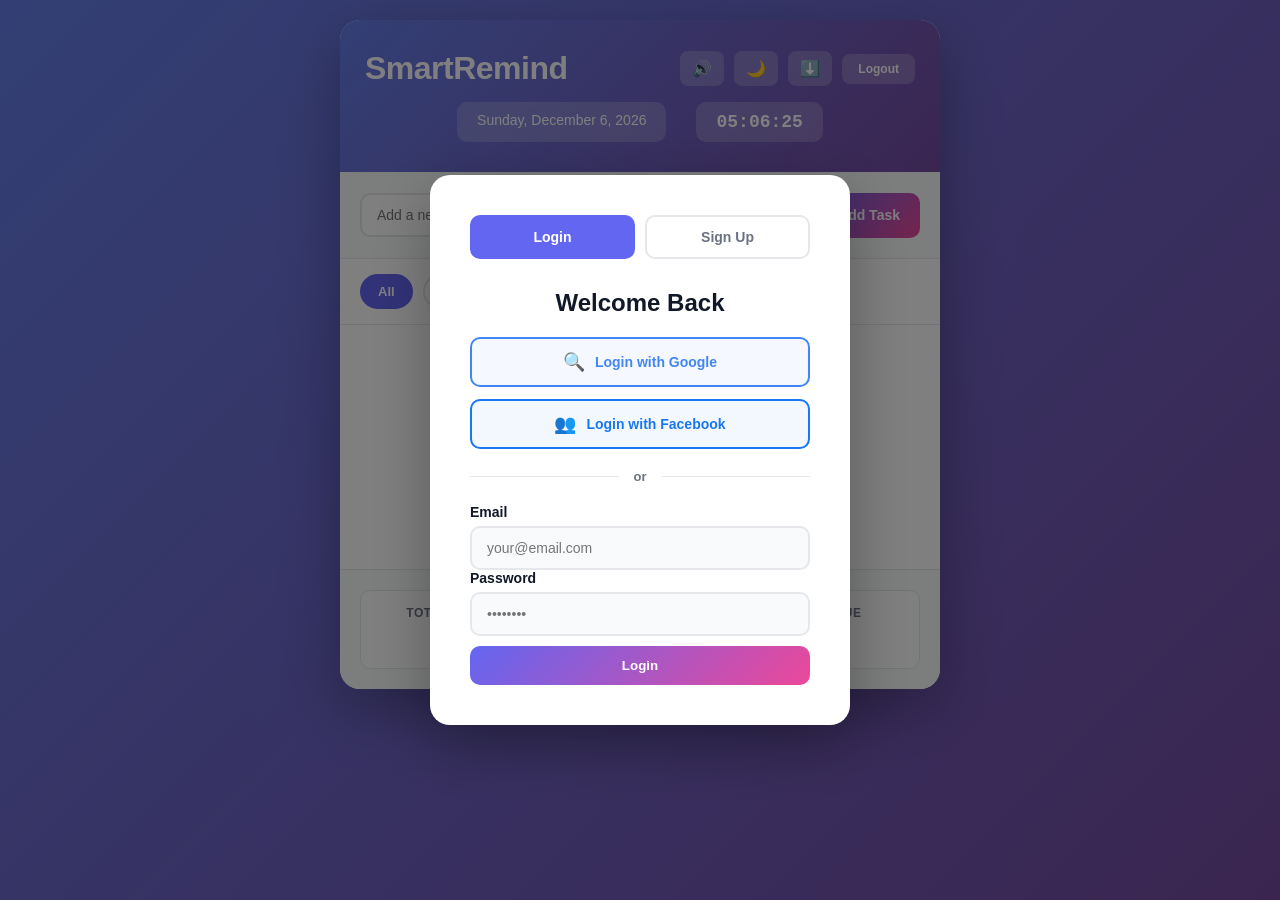
==== index.html @ cda70bfc "Initial commit" ====
<!DOCTYPE html>
<html lang="en">
<head>
    <meta charset="UTF-8">
    <meta name="viewport" content="width=device-width, initial-scale=1.0">
    <title>SmartRemind - Your Personal Task</title>
    <link rel="stylesheet" href="styles.css">
</head>
<body>
    <!-- Facebook SDK -->
    <div id="fb-root"></div>
    <script>
        window.fbAsyncInit = function() {
            FB.init({
                appId: '1429117175234448', // SmartRemind App ID
                xfbml: true,
                version: 'v18.0'
            });
            FB.AppEvents.logPageView();
        };

        (function(d, s, id) {
            var js, fjs = d.getElementsByTagName(s)[0];
            if (d.getElementById(id)) return;
            js = d.createElement(s); js.id = id;
            js.src = "https://connect.facebook.net/en_US/sdk.js#xfbml=1&version=v18.0";
            fjs.parentNode.insertBefore(js, fjs);
        }(document, 'script', 'facebook-jssdk'));
    </script>
    <!-- Auth Modal -->
    <div class="auth-modal" id="authModal">
        <div class="auth-container">
            <div class="auth-tabs">
                <button class="auth-tab-btn active" data-tab="login">Login</button>
                <button class="auth-tab-btn" data-tab="signup">Sign Up</button>
            </div>

            <!-- Login Tab -->
            <div class="auth-tab-content active" id="loginTab">
                <h2>Welcome Back</h2>
                <div class="social-login">
                    <button id="googleLoginBtn" class="social-btn google-btn">
                        <span class="social-icon">🔍</span>
                        <span>Login with Google</span>
                    </button>
                    <button id="facebookLoginBtn" class="social-btn facebook-btn">
                        <span class="social-icon">👥</span>
                        <span>Login with Facebook</span>
                    </button>
                </div>
                <div class="divider">
                    <span>or</span>
                </div>
                <form id="loginForm">
                    <div class="form-group">
                        <label for="loginEmail">Email</label>
                        <input type="email" id="loginEmail" required placeholder="your@email.com">
                    </div>
                    <div class="form-group">
                        <label for="loginPassword">Password</label>
                        <input type="password" id="loginPassword" required placeholder="••••••••">
                    </div>
                    <button type="submit" class="auth-btn">Login</button>
                    <p class="form-error" id="loginError"></p>
                </form>
            </div>

            <!-- Sign Up Tab -->
            <div class="auth-tab-content" id="signupTab">
                <h2>Create Account</h2>
                <div class="social-login">
                    <button id="googleSignupBtn" class="social-btn google-btn">
                        <span class="social-icon">🔍</span>
                        <span>Sign up with Google</span>
                    </button>
                    <button id="facebookSignupBtn" class="social-btn facebook-btn">
                        <span class="social-icon">👥</span>
                        <span>Sign up with Facebook</span>
                    </button>
                </div>
                <div class="divider">
                    <span>or</span>
                </div>
                <form id="signupForm">
                    <div class="form-group">
                        <label for="signupName">Full Name</label>
                        <input type="text" id="signupName" required placeholder="John Doe">
                    </div>
                    <div class="form-group">
                        <label for="signupEmail">Email</label>
                        <input type="email" id="signupEmail" required placeholder="your@email.com">
                    </div>
                    <div class="form-group">
                        <label for="signupPassword">Password</label>
                        <input type="password" id="signupPassword" required placeholder="••••••••" minlength="6">
                        <small>Minimum 6 characters</small>
                    </div>
                    <div class="form-group">
                        <label for="signupConfirm">Confirm Password</label>
                        <input type="password" id="signupConfirm" required placeholder="••••••••">
                    </div>
                    <button type="submit" class="auth-btn">Create Account</button>
                    <p class="form-error" id="signupError"></p>
                </form>
            </div>
        </div>
    </div>

    <div class="container">
        <!-- Header with Date/Time -->
        <div class="header">
            <div class="header-content">
                <div class="header-top">
                    <h1>SmartRemind</h1>
                    <div class="header-controls">
                        <button id="soundSettingsBtn" class="control-btn" title="Sound Settings">
                            <span class="sound-icon">🔊</span>
                        </button>
                        <button id="darkModeToggle" class="control-btn" title="Toggle Dark Mode">
                            <span class="theme-icon">🌙</span>
                        </button>
                        <button id="downloadBtn" class="control-btn" title="Download Tasks">
                            <span class="download-icon">⬇️</span>
                        </button>
                        <button id="logoutBtn" class="control-btn logout" title="Logout">
                            <span>Logout</span>
                        </button>
                    </div>
                </div>
                <div class="user-info" id="userInfo"></div>
                <div class="datetime-display">
                    <div class="date-display" id="dateDisplay">Loading...</div>
                    <div class="time-display" id="timeDisplay">00:00:00</div>
                </div>
            </div>
        </div>

        <!-- Input Section -->
        <div class="input-section">
            <input 
                type="text" 
                id="taskInput" 
                placeholder="Add a new task..."
                class="task-input"
            >
            <input 
                type="datetime-local" 
                id="taskDateTime" 
                class="datetime-input"
            >
            <button id="addBtn" class="add-btn">
                <span class="btn-icon">+</span>
                <span class="btn-text">Add Task</span>
            </button>
        </div>

        <!-- Filter Buttons -->
        <div class="filter-section">
            <button class="filter-btn active" data-filter="all">All</button>
            <button class="filter-btn" data-filter="pending">Pending</button>
            <button class="filter-btn" data-filter="completed">Completed</button>
            <button class="filter-btn" data-filter="overdue">Overdue</button>
        </div>

        <!-- Tasks List -->
        <div class="tasks-container">
            <ul id="tasksList" class="tasks-list">
                <!-- Tasks will be added here -->
            </ul>
            <div class="empty-state" id="emptyState">
                <p class="empty-icon">📝</p>
                <p class="empty-text">No tasks yet. Add one to get started!</p>
            </div>
        </div>

        <!-- Statistics -->
        <div class="stats-section">
            <div class="stat-card">
                <span class="stat-label">Total Tasks</span>
                <span class="stat-value" id="totalTasks">0</span>
            </div>
            <div class="stat-card">
                <span class="stat-label">Completed</span>
                <span class="stat-value" id="completedTasks">0</span>
            </div>
            <div class="stat-card">
                <span class="stat-label">Overdue</span>
                <span class="stat-value alert" id="overdueTasks">0</span>
            </div>
        </div>
    </div>

    <!-- Hidden audio element for notification sound -->
    <audio id="notificationSound" preload="auto"></audio>

    <!-- Dark mode transition circle -->
    <div class="theme-transition-circle" id="themeTransitionCircle"></div>

    <!-- Sound Settings Modal -->
    <div class="sound-settings-modal" id="soundSettingsModal">
        <div class="sound-settings-container">
            <div class="sound-settings-header">
                <h2>Sound Settings</h2>
                <button class="close-btn" id="closeSoundSettings">&times;</button>
            </div>

            <div class="sound-settings-content">
                <div class="sound-section">
                    <h3>Warning Sound (5 min before)</h3>
                    <div class="sound-options">
                        <label class="sound-option">
                            <input type="radio" name="warningSound" value="beep" checked>
                            <span class="option-label">🔔 Beep</span>
                            <button type="button" class="preview-btn" data-sound="beep" data-type="warning">Preview</button>
                        </label>
                        <label class="sound-option">
                            <input type="radio" name="warningSound" value="alarm">
                            <span class="option-label">🚨 Alarm</span>
                            <button type="button" class="preview-btn" data-sound="alarm" data-type="warning">Preview</button>
                        </label>
                        <label class="sound-option">
                            <input type="radio" name="warningSound" value="chime">
                            <span class="option-label">🎵 Chime</span>
                            <button type="button" class="preview-btn" data-sound="chime" data-type="warning">Preview</button>
                        </label>
                        <label class="sound-option">
                            <input type="radio" name="warningSound" value="bell">
                            <span class="option-label">🔔 Bell</span>
                            <button type="button" class="preview-btn" data-sound="bell" data-type="warning">Preview</button>
                        </label>
                    </div>
                </div>

                <div class="sound-section">
                    <h3>Due Time Sound</h3>
                    <div class="sound-options">
                        <label class="sound-option">
                            <input type="radio" name="dueSound" value="ding" checked>
                            <span class="option-label">🎶 Ding</span>
                            <button type="button" class="preview-btn" data-sound="ding" data-type="due">Preview</button>
                        </label>
                        <label class="sound-option">
                            <input type="radio" name="dueSound" value="chime">
                            <span class="option-label">🎵 Chime</span>
                            <button type="button" class="preview-btn" data-sound="chime" data-type="due">Preview</button>
                        </label>
                        <label class="sound-option">
                            <input type="radio" name="dueSound" value="ring">
                            <span class="option-label">📞 Ring</span>
                            <button type="button" class="preview-btn" data-sound="ring" data-type="due">Preview</button>
                        </label>
                        <label class="sound-option">
                            <input type="radio" name="dueSound" value="pop">
                            <span class="option-label">💥 Pop</span>
                            <button type="button" class="preview-btn" data-sound="pop" data-type="due">Preview</button>
                        </label>
                    </div>
                </div>

                <div class="sound-section">
                    <h3>Vibration Settings</h3>
                    <div class="vibration-options">
                        <label class="vibration-option">
                            <input type="radio" name="vibrationMode" value="sound-and-vibration" checked>
                            <span class="option-label">📢 Sound + Vibration</span>
                        </label>
                        <label class="vibration-option">
                            <input type="radio" name="vibrationMode" value="sound-only">
                            <span class="option-label">🔊 Sound Only</span>
                        </label>
                        <label class="vibration-option">
                            <input type="radio" name="vibrationMode" value="vibration-only">
                            <span class="option-label">📳 Vibration Only</span>
                        </label>
                    </div>
                    <p class="vibration-info">Note: Vibration requires a device that supports it (most phones/tablets)</p>
                </div>

                <div class="sound-section">
                    <div class="custom-sound-section">
                        <p class="upload-info">Upload your own MP3 or WAV file (max 2MB)</p>
                        <div class="upload-area">
                            <input type="file" id="soundFileInput" accept="audio/*" style="display: none;">
                            <button type="button" class="upload-btn" id="uploadSoundBtn">
                                📁 Choose Audio File
                            </button>
                            <p class="file-name" id="fileName">No file selected</p>
                        </div>
                        <div class="custom-sound-options">
                            <label class="sound-option">
                                <input type="radio" name="warningSound" value="custom" id="warningCustom">
                                <span class="option-label">Use for Warning Sound</span>
                                <button type="button" class="preview-btn" id="previewWarningCustom" disabled>Preview</button>
                            </label>
                            <label class="sound-option">
                                <input type="radio" name="dueSound" value="custom" id="dueCustom">
                                <span class="option-label">Use for Due Time Sound</span>
                                <button type="button" class="preview-btn" id="previewDueCustom" disabled>Preview</button>
                            </label>
                        </div>
                    </div>
                </div>

                <div class="sound-settings-footer">
                    <button id="saveSoundSettings" class="save-btn">Save Settings</button>
                </div>
            </div>
        </div>
    </div>

    <script src="script.js"></script>
</body>
</html>
---- styles.css ----
* {
    margin: 0;
    padding: 0;
    box-sizing: border-box;
}

:root {
    --primary-color: #6366f1;
    --secondary-color: #ec4899;
    --success-color: #10b981;
    --warning-color: #f59e0b;
    --danger-color: #ef4444;
    --dark-bg: #1f2937;
    --light-bg: #f9fafb;
    --border-color: #e5e7eb;
    --text-dark: #111827;
    --text-light: #6b7280;
    --transition: all 0.3s ease;
    
    /* Light mode */
    --bg-primary: #ffffff;
    --bg-secondary: #f9fafb;
    --text-primary: #111827;
    --text-secondary: #6b7280;
    --border: #e5e7eb;
    --gradient-start: #667eea;
    --gradient-end: #764ba2;
}

body.dark-mode {
    /* Dark mode */
    --bg-primary: #1f2937;
    --bg-secondary: #111827;
    --text-primary: #f3f4f6;
    --text-secondary: #d1d5db;
    --border: #374151;
    --gradient-start: #4f46e5;
    --gradient-end: #7c3aed;
}

body {
    font-family: 'Segoe UI', Tahoma, Geneva, Verdana, sans-serif;
    background: linear-gradient(135deg, var(--gradient-start) 0%, var(--gradient-end) 100%);
    min-height: 100vh;
    padding: 20px;
    color: var(--text-primary);
    transition: var(--transition);
}

.container {
    max-width: 600px;
    margin: 0 auto;
    background: var(--bg-primary);
    border-radius: 20px;
    box-shadow: 0 20px 60px rgba(0, 0, 0, 0.3);
    overflow: hidden;
    animation: slideIn 0.5s ease;
    transition: var(--transition);
}

/* ========== ANIMATIONS ========== */

@keyframes slideIn {
    from {
        opacity: 0;
        transform: translateY(-20px);
    }
    to {
        opacity: 1;
        transform: translateY(0);
    }
}

@keyframes fadeIn {
    from {
        opacity: 0;
    }
    to {
        opacity: 1;
    }
}

@keyframes slideInTask {
    from {
        opacity: 0;
        transform: translateX(-30px);
    }
    to {
        opacity: 1;
        transform: translateX(0);
    }
}

@keyframes slideOutTask {
    from {
        opacity: 1;
        transform: translateX(0);
    }
    to {
        opacity: 0;
        transform: translateX(30px);
    }
}

@keyframes pulse {
    0%, 100% {
        transform: scale(1);
    }
    50% {
        transform: scale(1.05);
    }
}

@keyframes bounce {
    0%, 100% {
        transform: translateY(0);
    }
    50% {
        transform: translateY(-5px);
    }
}

@keyframes shake {
    0%, 100% {
        transform: translateX(0);
    }
    25% {
        transform: translateX(-5px);
    }
    75% {
        transform: translateX(5px);
    }
}

@keyframes glow {
    0%, 100% {
        box-shadow: 0 0 5px rgba(239, 68, 68, 0.5);
    }
    50% {
        box-shadow: 0 0 20px rgba(239, 68, 68, 1);
    }
}

@keyframes checkmark {
    0% {
        stroke-dashoffset: 50;
    }
    100% {
        stroke-dashoffset: 0;
    }
}

@keyframes circleExpand {
    from {
        width: 0;
        height: 0;
        opacity: 0.8;
    }
    to {
        width: 200vmax;
        height: 200vmax;
        opacity: 0;
    }
}

@keyframes rotateIcon {
    from {
        transform: rotate(0deg);
    }
    to {
        transform: rotate(360deg);
    }
}

/* ========== HEADER ========== */

.header {
    background: linear-gradient(135deg, var(--gradient-start) 0%, var(--gradient-end) 100%);
    color: white;
    padding: 30px 25px;
    text-align: center;
    transition: var(--transition);
}

.header-top {
    display: flex;
    justify-content: space-between;
    align-items: center;
    margin-bottom: 15px;
}

.header h1 {
    font-size: 32px;
    font-weight: 700;
    letter-spacing: -0.5px;
}

.header-controls {
    display: flex;
    gap: 10px;
    align-items: center;
}

.control-btn {
    background: rgba(255, 255, 255, 0.2);
    border: none;
    color: white;
    padding: 8px 12px;
    border-radius: 8px;
    cursor: pointer;
    font-size: 16px;
    transition: var(--transition);
    backdrop-filter: blur(10px);
}

.control-btn:hover {
    background: rgba(255, 255, 255, 0.3);
    transform: scale(1.05);
}

.control-btn.logout {
    font-size: 12px;
    padding: 8px 16px;
    font-weight: 600;
}

.user-info {
    font-size: 14px;
    opacity: 0.9;
    margin-bottom: 10px;
    font-weight: 500;
}

.datetime-display {
    display: flex;
    justify-content: center;
    gap: 30px;
    margin-top: 15px;
}

.date-display,
.time-display {
    background: rgba(255, 255, 255, 0.2);
    padding: 10px 20px;
    border-radius: 10px;
    backdrop-filter: blur(10px);
    font-size: 14px;
    font-weight: 500;
    animation: fadeIn 1s ease;
}

.time-display {
    font-size: 18px;
    font-weight: 600;
    font-family: 'Courier New', monospace;
}

/* ========== INPUT SECTION ========== */

.input-section {
    display: flex;
    gap: 10px;
    padding: 20px;
    background: var(--bg-secondary);
    border-bottom: 1px solid var(--border);
    flex-wrap: wrap;
    align-items: center;
    transition: var(--transition);
}

.task-input,
.datetime-input {
    padding: 12px 15px;
    border: 2px solid var(--border);
    border-radius: 10px;
    font-size: 14px;
    transition: var(--transition);
    font-family: inherit;
    background: var(--bg-primary);
    color: var(--text-primary);
}

.task-input {
    flex: 1;
    min-width: 150px;
}

.datetime-input {
    min-width: 180px;
}

.task-input:focus,
.datetime-input:focus {
    outline: none;
    border-color: var(--primary-color);
    box-shadow: 0 0 0 3px rgba(99, 102, 241, 0.1);
}

.add-btn {
    display: flex;
    align-items: center;
    gap: 8px;
    padding: 12px 20px;
    background: linear-gradient(135deg, var(--primary-color) 0%, var(--secondary-color) 100%);
    color: white;
    border: none;
    border-radius: 10px;
    cursor: pointer;
    font-size: 14px;
    font-weight: 600;
    transition: var(--transition);
    white-space: nowrap;
}

.add-btn:hover {
    transform: translateY(-2px);
    box-shadow: 0 10px 20px rgba(99, 102, 241, 0.3);
}

.add-btn:active {
    animation: pulse 0.3s ease;
}

.btn-icon {
    font-size: 18px;
    font-weight: bold;
}

/* ========== FILTER SECTION ========== */

.filter-section {
    display: flex;
    gap: 10px;
    padding: 15px 20px;
    background: white;
    border-bottom: 1px solid var(--border-color);
    overflow-x: auto;
}

.filter-section {
    display: flex;
    gap: 10px;
    padding: 15px 20px;
    background: var(--bg-primary);
    border-bottom: 1px solid var(--border);
    overflow-x: auto;
    transition: var(--transition);
}

.filter-btn {
    padding: 8px 16px;
    border: 2px solid var(--border);
    background: var(--bg-primary);
    border-radius: 20px;
    cursor: pointer;
    font-size: 13px;
    font-weight: 600;
    transition: var(--transition);
    white-space: nowrap;
    color: var(--text-secondary);
}

.filter-btn:hover {
    border-color: var(--primary-color);
    color: var(--primary-color);
}

.filter-btn.active {
    background: var(--primary-color);
    border-color: var(--primary-color);
    color: white;
}

/* ========== TASKS CONTAINER ========== */

.tasks-container {
    max-height: 500px;
    overflow-y: auto;
    padding: 10px 0;
    background: var(--bg-primary);
    transition: var(--transition);
}

.tasks-list {
    list-style: none;
}

.task-item {
    display: flex;
    align-items: center;
    gap: 15px;
    padding: 15px 20px;
    border-bottom: 1px solid var(--border);
    animation: slideInTask 0.3s ease;
    transition: var(--transition);
    background: var(--bg-primary);
}

.task-item:hover {
    background: var(--bg-secondary);
}

.task-item.removing {
    animation: slideOutTask 0.3s ease forwards;
}

.task-item.completed {
    opacity: 0.6;
}

.task-item.overdue {
    animation: shake 0.2s ease;
    background: rgba(239, 68, 68, 0.05);
    border-left: 4px solid var(--danger-color);
}

.task-item.warning {
    animation: glow 1.5s ease infinite;
}

/* Checkbox styling */
.checkbox {
    width: 24px;
    height: 24px;
    cursor: pointer;
    appearance: none;
    border: 2px solid var(--border);
    border-radius: 6px;
    background: var(--bg-primary);
    transition: var(--transition);
    flex-shrink: 0;
}

.checkbox:hover {
    border-color: var(--primary-color);
}

.checkbox:checked {
    background: linear-gradient(135deg, var(--primary-color) 0%, var(--secondary-color) 100%);
    border-color: var(--primary-color);
    animation: pulse 0.3s ease;
}

/* Task content */
.task-content {
    flex: 1;
}

.task-text {
    font-size: 15px;
    font-weight: 500;
    margin-bottom: 5px;
    color: var(--text-primary);
    word-break: break-word;
}

.task-item.completed .task-text {
    text-decoration: line-through;
    color: var(--text-secondary);
}

.task-meta {
    display: flex;
    gap: 10px;
    font-size: 12px;
    color: var(--text-secondary);
    flex-wrap: wrap;
    align-items: center;
}

.task-time {
    display: flex;
    align-items: center;
    gap: 5px;
    padding: 4px 8px;
    background: rgba(99, 102, 241, 0.1);
    border-radius: 5px;
    color: var(--primary-color);
    font-weight: 600;
}

.task-status {
    display: inline-flex;
    align-items: center;
    gap: 3px;
    padding: 3px 8px;
    border-radius: 5px;
    font-size: 11px;
    font-weight: 600;
}

.status-pending {
    background: rgba(245, 158, 11, 0.1);
    color: var(--warning-color);
}

.status-overdue {
    background: rgba(239, 68, 68, 0.1);
    color: var(--danger-color);
}

.status-warning {
    background: rgba(236, 72, 153, 0.1);
    color: var(--secondary-color);
}

/* Delete button */
.delete-btn {
    padding: 6px 12px;
    background: rgba(239, 68, 68, 0.1);
    color: var(--danger-color);
    border: none;
    border-radius: 6px;
    cursor: pointer;
    font-size: 12px;
    font-weight: 600;
    transition: var(--transition);
    flex-shrink: 0;
}

.delete-btn:hover {
    background: var(--danger-color);
    color: white;
    transform: scale(1.05);
}

.delete-btn:active {
    animation: shake 0.2s ease;
}

/* ========== EMPTY STATE ========== */

.empty-state {
    text-align: center;
    padding: 60px 20px;
    display: none;
    background: var(--bg-primary);
}

.empty-state.show {
    display: block;
    animation: fadeIn 0.4s ease;
}

.empty-icon {
    font-size: 60px;
    margin-bottom: 15px;
}

.empty-text {
    color: var(--text-secondary);
    font-size: 16px;
}

/* ========== STATISTICS SECTION ========== */

.stats-section {
    display: grid;
    grid-template-columns: repeat(3, 1fr);
    gap: 10px;
    padding: 20px;
    background: var(--bg-secondary);
    border-top: 1px solid var(--border);
    transition: var(--transition);
}

.stat-card {
    display: flex;
    flex-direction: column;
    align-items: center;
    padding: 15px;
    background: var(--bg-primary);
    border-radius: 10px;
    border: 1px solid var(--border);
    transition: var(--transition);
}

.stat-card:hover {
    transform: translateY(-3px);
    box-shadow: 0 5px 15px rgba(0, 0, 0, 0.1);
}

.stat-label {
    font-size: 12px;
    color: var(--text-secondary);
    font-weight: 600;
    text-transform: uppercase;
    letter-spacing: 0.5px;
}

.stat-value {
    font-size: 24px;
    font-weight: 700;
    color: var(--primary-color);
    margin-top: 5px;
}

.stat-value.alert {
    color: var(--danger-color);
}

/* ========== SCROLLBAR STYLING ========== */

.tasks-container::-webkit-scrollbar {
    width: 6px;
}

.tasks-container::-webkit-scrollbar-track {
    background: var(--bg-secondary);
}

.tasks-container::-webkit-scrollbar-thumb {
    background: var(--border);
    border-radius: 3px;
}

.tasks-container::-webkit-scrollbar-thumb:hover {
    background: var(--primary-color);
}

/* ========== AUTH MODAL ========== */

.theme-transition-circle {
    position: fixed;
    top: 0;
    left: 0;
    width: 0;
    height: 0;
    border-radius: 50%;
    pointer-events: none;
    z-index: 9999;
    background: radial-gradient(circle, var(--bg-secondary) 0%, var(--bg-primary) 100%);
    display: none;
    transform: translate(-50%, -50%);
}

.theme-transition-circle.active {
    display: block;
    animation: circleExpand 1.2s ease-out forwards;
}

/* ========== AUTH MODAL ========== */

.auth-modal {
    position: fixed;
    top: 0;
    left: 0;
    width: 100%;
    height: 100%;
    background: rgba(0, 0, 0, 0.5);
    display: flex;
    align-items: center;
    justify-content: center;
    z-index: 10000;
    animation: fadeIn 0.3s ease;
}

.auth-modal.hidden {
    display: none;
}

.auth-container {
    background: var(--bg-primary);
    border-radius: 20px;
    padding: 40px;
    width: 100%;
    max-width: 420px;
    box-shadow: 0 20px 60px rgba(0, 0, 0, 0.3);
    animation: slideIn 0.3s ease;
}

.auth-tabs {
    display: flex;
    gap: 10px;
    margin-bottom: 30px;
}

.auth-tab-btn {
    flex: 1;
    padding: 12px;
    border: 2px solid var(--border);
    background: transparent;
    color: var(--text-secondary);
    border-radius: 10px;
    cursor: pointer;
    font-weight: 600;
    font-size: 14px;
    transition: var(--transition);
}

.auth-tab-btn.active {
    background: var(--primary-color);
    border-color: var(--primary-color);
    color: white;
}

.auth-tab-btn:hover {
    border-color: var(--primary-color);
}

.auth-tab-content {
    display: none;
}

.auth-tab-content.active {
    display: block;
    animation: fadeIn 0.3s ease;
}

.auth-container h2 {
    color: var(--text-primary);
    margin-bottom: 20px;
    font-size: 24px;
    text-align: center;
}

/* ========== SOCIAL LOGIN ========== */

.social-login {
    display: flex;
    flex-direction: column;
    gap: 12px;
    margin-bottom: 20px;
}

.social-btn {
    display: flex;
    align-items: center;
    justify-content: center;
    gap: 10px;
    padding: 12px 16px;
    border: 2px solid var(--border);
    background: var(--bg-secondary);
    color: var(--text-primary);
    border-radius: 10px;
    cursor: pointer;
    font-weight: 600;
    font-size: 14px;
    transition: var(--transition);
}

.social-btn:hover {
    transform: translateY(-2px);
    box-shadow: 0 5px 15px rgba(0, 0, 0, 0.1);
}

.google-btn {
    border-color: #4285F4;
    background: rgba(66, 133, 244, 0.05);
    color: #4285F4;
}

.google-btn:hover {
    background: rgba(66, 133, 244, 0.15);
    border-color: #4285F4;
    box-shadow: 0 5px 15px rgba(66, 133, 244, 0.3);
}

.facebook-btn {
    border-color: #1877F2;
    background: rgba(24, 119, 242, 0.05);
    color: #1877F2;
}

.facebook-btn:hover {
    background: rgba(24, 119, 242, 0.15);
    border-color: #1877F2;
    box-shadow: 0 5px 15px rgba(24, 119, 242, 0.3);
}

.social-icon {
    font-size: 18px;
}

.divider {
    display: flex;
    align-items: center;
    gap: 15px;
    margin: 20px 0;
    color: var(--text-secondary);
    font-size: 13px;
    font-weight: 600;
}

.divider::before,
.divider::after {
    content: '';
    flex: 1;
    height: 1px;
    background: var(--border);
}

.form-group label {
    display: block;
    margin-bottom: 6px;
    color: var(--text-primary);
    font-weight: 600;
    font-size: 14px;
}

.form-group input {
    width: 100%;
    padding: 12px 15px;
    border: 2px solid var(--border);
    border-radius: 10px;
    font-size: 14px;
    font-family: inherit;
    background: var(--bg-secondary);
    color: var(--text-primary);
    transition: var(--transition);
}

.form-group input:focus {
    outline: none;
    border-color: var(--primary-color);
    box-shadow: 0 0 0 3px rgba(99, 102, 241, 0.1);
}

.form-group small {
    display: block;
    margin-top: 4px;
    color: var(--text-secondary);
    font-size: 12px;
}

.auth-btn {
    width: 100%;
    padding: 12px;
    background: linear-gradient(135deg, var(--primary-color) 0%, var(--secondary-color) 100%);
    color: white;
    border: none;
    border-radius: 10px;
    font-weight: 600;
    cursor: pointer;
    transition: var(--transition);
    margin-top: 10px;
}

.auth-btn:hover {
    transform: translateY(-2px);
    box-shadow: 0 10px 20px rgba(99, 102, 241, 0.3);
}

.form-error {
    color: var(--danger-color);
    font-size: 13px;
    margin-top: 8px;
    display: none;
}

.form-error.show {
    display: block;
    animation: shake 0.3s ease;
}

/* ========== SOUND SETTINGS MODAL ========== */

.sound-settings-modal {
    position: fixed;
    top: 0;
    left: 0;
    width: 100%;
    height: 100%;
    background: rgba(0, 0, 0, 0.5);
    display: none;
    align-items: center;
    justify-content: center;
    z-index: 9998;
    animation: fadeIn 0.3s ease;
    overflow-y: auto;
}

.sound-settings-modal.show {
    display: flex;
}

.sound-settings-container {
    background: var(--bg-primary);
    border-radius: 20px;
    width: 100%;
    max-width: 500px;
    max-height: 90vh;
    overflow-y: auto;
    box-shadow: 0 20px 60px rgba(0, 0, 0, 0.3);
    animation: slideIn 0.3s ease;
    margin: 20px;
}

.sound-settings-header {
    display: flex;
    justify-content: space-between;
    align-items: center;
    padding: 25px;
    border-bottom: 1px solid var(--border);
    background: linear-gradient(135deg, var(--gradient-start) 0%, var(--gradient-end) 100%);
    color: white;
    border-radius: 20px 20px 0 0;
}

.sound-settings-header h2 {
    font-size: 22px;
    margin: 0;
}

.close-btn {
    background: rgba(255, 255, 255, 0.2);
    border: none;
    color: white;
    font-size: 28px;
    width: 40px;
    height: 40px;
    border-radius: 50%;
    cursor: pointer;
    transition: var(--transition);
    display: flex;
    align-items: center;
    justify-content: center;
    padding: 0;
}

.close-btn:hover {
    background: rgba(255, 255, 255, 0.3);
}

.sound-settings-content {
    padding: 25px;
}

.sound-section {
    margin-bottom: 30px;
}

.sound-section h3 {
    color: var(--text-primary);
    font-size: 16px;
    margin-bottom: 15px;
    font-weight: 600;
}

.sound-options {
    display: flex;
    flex-direction: column;
    gap: 12px;
}

.sound-option {
    display: flex;
    align-items: center;
    gap: 12px;
    padding: 12px;
    border: 2px solid var(--border);
    border-radius: 10px;
    cursor: pointer;
    transition: var(--transition);
    background: var(--bg-secondary);
}

.sound-option:hover {
    border-color: var(--primary-color);
    background: var(--bg-primary);
}

.sound-option input[type="radio"] {
    cursor: pointer;
    width: 18px;
    height: 18px;
    accent-color: var(--primary-color);
}

.sound-option .option-label {
    flex: 1;
    color: var(--text-primary);
    font-weight: 500;
}

.preview-btn {
    padding: 6px 12px;
    background: var(--primary-color);
    color: white;
    border: none;
    border-radius: 6px;
    cursor: pointer;
    font-size: 12px;
    font-weight: 600;
    transition: var(--transition);
    white-space: nowrap;
}

.preview-btn:hover {
    background: var(--secondary-color);
    transform: scale(1.05);
}

.preview-btn:disabled {
    background: var(--text-secondary);
    cursor: not-allowed;
    opacity: 0.5;
}

.custom-sound-section {
    border: 2px dashed var(--border);
    border-radius: 10px;
    padding: 20px;
    background: var(--bg-secondary);
}

.upload-info {
    color: var(--text-secondary);
    font-size: 13px;
    margin-bottom: 15px;
}

.upload-area {
    display: flex;
    flex-direction: column;
    gap: 10px;
    margin-bottom: 15px;
}

.upload-btn {
    padding: 12px;
    background: linear-gradient(135deg, var(--primary-color) 0%, var(--secondary-color) 100%);
    color: white;
    border: none;
    border-radius: 8px;
    cursor: pointer;
    font-weight: 600;
    font-size: 14px;
    transition: var(--transition);
}

.upload-btn:hover {
    transform: translateY(-2px);
    box-shadow: 0 5px 15px rgba(99, 102, 241, 0.3);
}

.file-name {
    color: var(--text-secondary);
    font-size: 13px;
    text-align: center;
}

.file-name.active {
    color: var(--success-color);
    font-weight: 600;
}

.custom-sound-options {
    display: flex;
    flex-direction: column;
    gap: 12px;
    margin-top: 15px;
    padding-top: 15px;
    border-top: 1px solid var(--border);
}

.sound-settings-footer {
    display: flex;
    gap: 10px;
    padding-top: 20px;
    border-top: 1px solid var(--border);
}

.save-btn {
    flex: 1;
    padding: 12px;
    background: linear-gradient(135deg, var(--success-color) 0%, var(--primary-color) 100%);
    color: white;
    border: none;
    border-radius: 10px;
    font-weight: 600;
    cursor: pointer;
    font-size: 14px;
    transition: var(--transition);
}

.save-btn:hover {
    transform: translateY(-2px);
    box-shadow: 0 5px 15px rgba(16, 185, 129, 0.3);
}

/* ========== VIBRATION OPTIONS ========== */

.vibration-options {
    display: flex;
    flex-direction: column;
    gap: 12px;
    margin-bottom: 10px;
}

.vibration-option {
    display: flex;
    align-items: center;
    gap: 12px;
    padding: 12px;
    border: 2px solid var(--border);
    border-radius: 10px;
    cursor: pointer;
    transition: var(--transition);
    background: var(--bg-secondary);
}

.vibration-option:hover {
    border-color: var(--primary-color);
    background: var(--bg-primary);
}

.vibration-option input[type="radio"] {
    cursor: pointer;
    width: 18px;
    height: 18px;
    accent-color: var(--primary-color);
}

.vibration-option .option-label {
    flex: 1;
    color: var(--text-primary);
    font-weight: 500;
}

.vibration-info {
    color: var(--text-secondary);
    font-size: 12px;
    margin-top: 10px;
    font-style: italic;
}

/* ========== RESPONSIVE ========== */

@media (max-width: 600px) {
    .container {
        border-radius: 15px;
    }

    .header h1 {
        font-size: 24px;
    }

    .datetime-display {
        flex-direction: column;
        gap: 10px;
    }

    .input-section {
        flex-direction: column;
    }

    .task-input,
    .datetime-input {
        width: 100%;
    }

    .add-btn {
        width: 100%;
        justify-content: center;
    }

    .stats-section {
        grid-template-columns: 1fr;
    }

    .task-meta {
        flex-direction: column;
        gap: 5px;
    }
}

@media (max-width: 400px) {
    body {
        padding: 10px;
    }

    .header {
        padding: 20px 15px;
    }

    .task-item {
        padding: 12px 15px;
        gap: 10px;
    }

    .task-text {
        font-size: 14px;
    }

    .task-meta {
        font-size: 11px;
    }

    .sound-settings-container {
        width: calc(100% - 20px);
        margin: 10px;
        max-height: 95vh;
    }

    .sound-settings-header h2 {
        font-size: 18px;
    }

    .sound-option {
        flex-wrap: wrap;
    }

    .preview-btn {
        width: 100%;
        margin-top: 8px;
    }

    .save-btn {
        padding: 10px;
        font-size: 13px;
    }
}
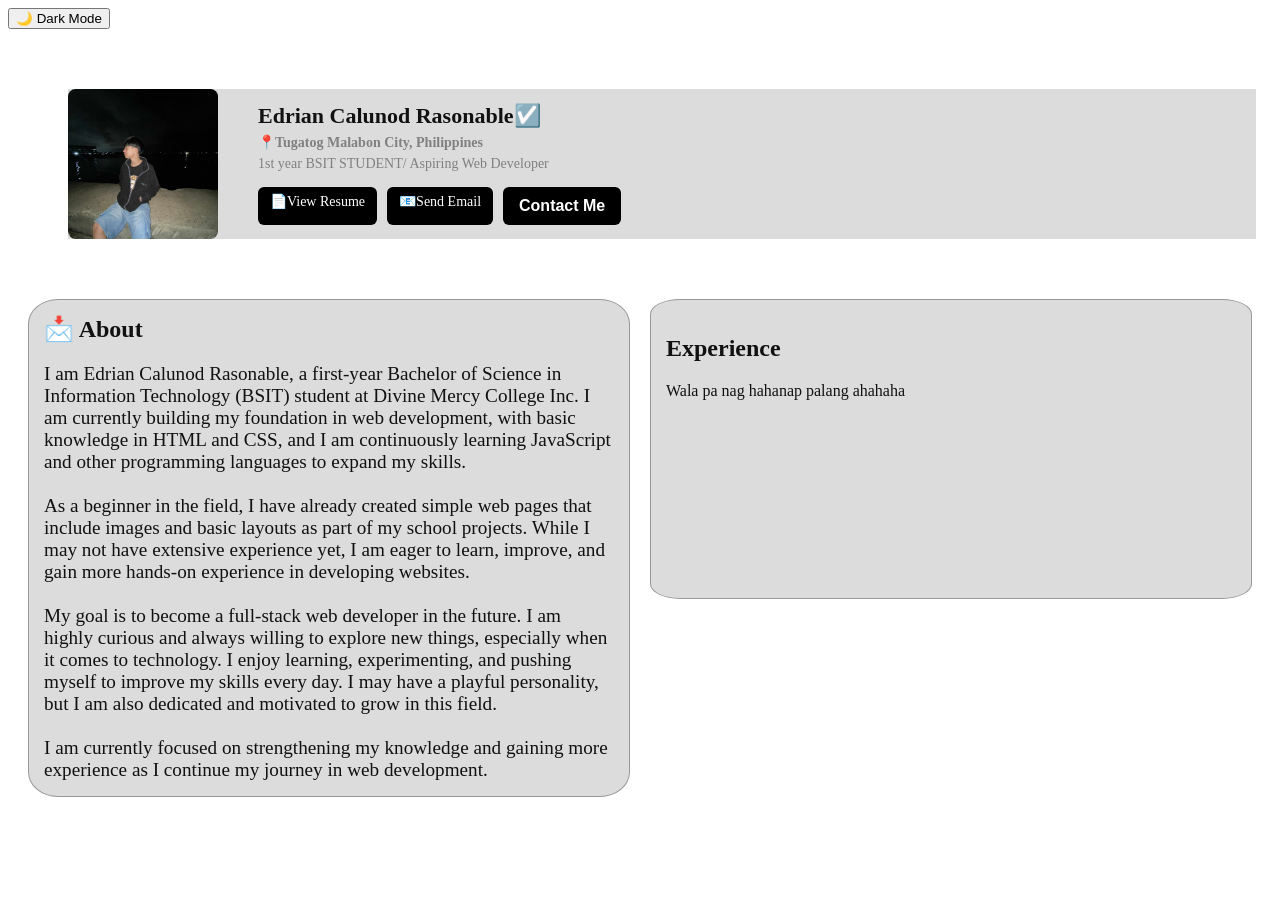
==== commit 63a2cda7: "Rename my-Porfolio.html to index.html" ====
--- a/index.html
+++ b/index.html
@@ -3,312 +3,52 @@
 <head>
     <meta charset="UTF-8">
     <meta name="viewport" content="width=device-width, initial-scale=1.0">
-    <title>SmartRemind - Your Personal Task</title>
-    <link rel="stylesheet" href="styles.css">
+    <title>Edrian's Portfolio</title>
+    <link rel="stylesheet" href="style.css">
 </head>
-<body>
-    <!-- Facebook SDK -->
-    <div id="fb-root"></div>
-    <script>
-        window.fbAsyncInit = function() {
-            FB.init({
-                appId: '1429117175234448', // SmartRemind App ID
-                xfbml: true,
-                version: 'v18.0'
-            });
-            FB.AppEvents.logPageView();
-        };
+<body class="preload">
+    <button id="toggle-dark">🌙 Dark Mode</button>
 
-        (function(d, s, id) {
-            var js, fjs = d.getElementsByTagName(s)[0];
-            if (d.getElementById(id)) return;
-            js = d.createElement(s); js.id = id;
-            js.src = "https://connect.facebook.net/en_US/sdk.js#xfbml=1&version=v18.0";
-            fjs.parentNode.insertBefore(js, fjs);
-        }(document, 'script', 'facebook-jssdk'));
-    </script>
-    <!-- Auth Modal -->
-    <div class="auth-modal" id="authModal">
-        <div class="auth-container">
-            <div class="auth-tabs">
-                <button class="auth-tab-btn active" data-tab="login">Login</button>
-                <button class="auth-tab-btn" data-tab="signup">Sign Up</button>
-            </div>
+    <div class="profile">
+        <img src="mypic.jpg" alt="pictureko" class="profile-pic">
 
-            <!-- Login Tab -->
-            <div class="auth-tab-content active" id="loginTab">
-                <h2>Welcome Back</h2>
-                <div class="social-login">
-                    <button id="googleLoginBtn" class="social-btn google-btn">
-                        <span class="social-icon">🔍</span>
-                        <span>Login with Google</span>
-                    </button>
-                    <button id="facebookLoginBtn" class="social-btn facebook-btn">
-                        <span class="social-icon">👥</span>
-                        <span>Login with Facebook</span>
-                    </button>
+        <div class="info">
+            <h2 class="name">Edrian Calunod Rasonable☑️</h2>
+            <h6 class="location">📍Tugatog Malabon City, Philippines</h6>
+            <p class="me">1st year BSIT STUDENT/ Aspiring Web Developer</p>
+
+            <div class="btn-group">
+                <a href="#" class="resume-btn">📄View Resume</a>
+                <a href="mailto:edrianrasonable7@gmail.com?subject=Hello%20Edrian&body=Hi%20Edrian,%0A%0A" class="email-btn">📧Send Email</a>
+
+                <div class="contact-container">
+                    <button class="contact-btn" id="contactBtn">Contact Me</button>
+                    <div class="popup" id="popup">
+                        <a href="https://web.facebook.com/04112005e" target="_blank" rel="noopener">Facebook</a>
+                        <a href="https://www.instagram.com/siedriantobaliw/" target="_blank" rel="noopener">Instagram</a>
+                    </div>  
                 </div>
-                <div class="divider">
-                    <span>or</span>
-                </div>
-                <form id="loginForm">
-                    <div class="form-group">
-                        <label for="loginEmail">Email</label>
-                        <input type="email" id="loginEmail" required placeholder="your@email.com">
-                    </div>
-                    <div class="form-group">
-                        <label for="loginPassword">Password</label>
-                        <input type="password" id="loginPassword" required placeholder="••••••••">
-                    </div>
-                    <button type="submit" class="auth-btn">Login</button>
-                    <p class="form-error" id="loginError"></p>
-                </form>
-            </div>
-
-            <!-- Sign Up Tab -->
-            <div class="auth-tab-content" id="signupTab">
-                <h2>Create Account</h2>
-                <div class="social-login">
-                    <button id="googleSignupBtn" class="social-btn google-btn">
-                        <span class="social-icon">🔍</span>
-                        <span>Sign up with Google</span>
-                    </button>
-                    <button id="facebookSignupBtn" class="social-btn facebook-btn">
-                        <span class="social-icon">👥</span>
-                        <span>Sign up with Facebook</span>
-                    </button>
-                </div>
-                <div class="divider">
-                    <span>or</span>
-                </div>
-                <form id="signupForm">
-                    <div class="form-group">
-                        <label for="signupName">Full Name</label>
-                        <input type="text" id="signupName" required placeholder="John Doe">
-                    </div>
-                    <div class="form-group">
-                        <label for="signupEmail">Email</label>
-                        <input type="email" id="signupEmail" required placeholder="your@email.com">
-                    </div>
-                    <div class="form-group">
-                        <label for="signupPassword">Password</label>
-                        <input type="password" id="signupPassword" required placeholder="••••••••" minlength="6">
-                        <small>Minimum 6 characters</small>
-                    </div>
-                    <div class="form-group">
-                        <label for="signupConfirm">Confirm Password</label>
-                        <input type="password" id="signupConfirm" required placeholder="••••••••">
-                    </div>
-                    <button type="submit" class="auth-btn">Create Account</button>
-                    <p class="form-error" id="signupError"></p>
-                </form>
             </div>
         </div>
     </div>
 
-    <div class="container">
-        <!-- Header with Date/Time -->
-        <div class="header">
-            <div class="header-content">
-                <div class="header-top">
-                    <h1>SmartRemind</h1>
-                    <div class="header-controls">
-                        <button id="soundSettingsBtn" class="control-btn" title="Sound Settings">
-                            <span class="sound-icon">🔊</span>
-                        </button>
-                        <button id="darkModeToggle" class="control-btn" title="Toggle Dark Mode">
-                            <span class="theme-icon">🌙</span>
-                        </button>
-                        <button id="downloadBtn" class="control-btn" title="Download Tasks">
-                            <span class="download-icon">⬇️</span>
-                        </button>
-                        <button id="logoutBtn" class="control-btn logout" title="Logout">
-                            <span>Logout</span>
-                        </button>
-                    </div>
-                </div>
-                <div class="user-info" id="userInfo"></div>
-                <div class="datetime-display">
-                    <div class="date-display" id="dateDisplay">Loading...</div>
-                    <div class="time-display" id="timeDisplay">00:00:00</div>
-                </div>
-            </div>
+    <div class="content">
+        <div class="box">
+            <h2>📩 About</h2>
+            <p class="about">
+                I am Edrian Calunod Rasonable, a first-year Bachelor of Science in Information Technology (BSIT) student at Divine Mercy College Inc. I am currently building my foundation in web development, with basic knowledge in HTML and CSS, and I am continuously learning JavaScript and other programming languages to expand my skills.<br><br>
+                As a beginner in the field, I have already created simple web pages that include images and basic layouts as part of my school projects. While I may not have extensive experience yet, I am eager to learn, improve, and gain more hands-on experience in developing websites. <br><br>
+                My goal is to become a full-stack web developer in the future. I am highly curious and always willing to explore new things, especially when it comes to technology. I enjoy learning, experimenting, and pushing myself to improve my skills every day. I may have a playful personality, but I am also dedicated and motivated to grow in this field. <br><br>
+                I am currently focused on strengthening my knowledge and gaining more experience as I continue my journey in web development.
+            </p>
         </div>
 
-        <!-- Input Section -->
-        <div class="input-section">
-            <input 
-                type="text" 
-                id="taskInput" 
-                placeholder="Add a new task..."
-                class="task-input"
-            >
-            <input 
-                type="datetime-local" 
-                id="taskDateTime" 
-                class="datetime-input"
-            >
-            <button id="addBtn" class="add-btn">
-                <span class="btn-icon">+</span>
-                <span class="btn-text">Add Task</span>
-            </button>
-        </div>
-
-        <!-- Filter Buttons -->
-        <div class="filter-section">
-            <button class="filter-btn active" data-filter="all">All</button>
-            <button class="filter-btn" data-filter="pending">Pending</button>
-            <button class="filter-btn" data-filter="completed">Completed</button>
-            <button class="filter-btn" data-filter="overdue">Overdue</button>
-        </div>
-
-        <!-- Tasks List -->
-        <div class="tasks-container">
-            <ul id="tasksList" class="tasks-list">
-                <!-- Tasks will be added here -->
-            </ul>
-            <div class="empty-state" id="emptyState">
-                <p class="empty-icon">📝</p>
-                <p class="empty-text">No tasks yet. Add one to get started!</p>
-            </div>
-        </div>
-
-        <!-- Statistics -->
-        <div class="stats-section">
-            <div class="stat-card">
-                <span class="stat-label">Total Tasks</span>
-                <span class="stat-value" id="totalTasks">0</span>
-            </div>
-            <div class="stat-card">
-                <span class="stat-label">Completed</span>
-                <span class="stat-value" id="completedTasks">0</span>
-            </div>
-            <div class="stat-card">
-                <span class="stat-label">Overdue</span>
-                <span class="stat-value alert" id="overdueTasks">0</span>
-            </div>
-        </div>
-    </div>
-
-    <!-- Hidden audio element for notification sound -->
-    <audio id="notificationSound" preload="auto"></audio>
-
-    <!-- Dark mode transition circle -->
-    <div class="theme-transition-circle" id="themeTransitionCircle"></div>
-
-    <!-- Sound Settings Modal -->
-    <div class="sound-settings-modal" id="soundSettingsModal">
-        <div class="sound-settings-container">
-            <div class="sound-settings-header">
-                <h2>Sound Settings</h2>
-                <button class="close-btn" id="closeSoundSettings">&times;</button>
-            </div>
-
-            <div class="sound-settings-content">
-                <div class="sound-section">
-                    <h3>Warning Sound (5 min before)</h3>
-                    <div class="sound-options">
-                        <label class="sound-option">
-                            <input type="radio" name="warningSound" value="beep" checked>
-                            <span class="option-label">🔔 Beep</span>
-                            <button type="button" class="preview-btn" data-sound="beep" data-type="warning">Preview</button>
-                        </label>
-                        <label class="sound-option">
-                            <input type="radio" name="warningSound" value="alarm">
-                            <span class="option-label">🚨 Alarm</span>
-                            <button type="button" class="preview-btn" data-sound="alarm" data-type="warning">Preview</button>
-                        </label>
-                        <label class="sound-option">
-                            <input type="radio" name="warningSound" value="chime">
-                            <span class="option-label">🎵 Chime</span>
-                            <button type="button" class="preview-btn" data-sound="chime" data-type="warning">Preview</button>
-                        </label>
-                        <label class="sound-option">
-                            <input type="radio" name="warningSound" value="bell">
-                            <span class="option-label">🔔 Bell</span>
-                            <button type="button" class="preview-btn" data-sound="bell" data-type="warning">Preview</button>
-                        </label>
-                    </div>
-                </div>
-
-                <div class="sound-section">
-                    <h3>Due Time Sound</h3>
-                    <div class="sound-options">
-                        <label class="sound-option">
-                            <input type="radio" name="dueSound" value="ding" checked>
-                            <span class="option-label">🎶 Ding</span>
-                            <button type="button" class="preview-btn" data-sound="ding" data-type="due">Preview</button>
-                        </label>
-                        <label class="sound-option">
-                            <input type="radio" name="dueSound" value="chime">
-                            <span class="option-label">🎵 Chime</span>
-                            <button type="button" class="preview-btn" data-sound="chime" data-type="due">Preview</button>
-                        </label>
-                        <label class="sound-option">
-                            <input type="radio" name="dueSound" value="ring">
-                            <span class="option-label">📞 Ring</span>
-                            <button type="button" class="preview-btn" data-sound="ring" data-type="due">Preview</button>
-                        </label>
-                        <label class="sound-option">
-                            <input type="radio" name="dueSound" value="pop">
-                            <span class="option-label">💥 Pop</span>
-                            <button type="button" class="preview-btn" data-sound="pop" data-type="due">Preview</button>
-                        </label>
-                    </div>
-                </div>
-
-                <div class="sound-section">
-                    <h3>Vibration Settings</h3>
-                    <div class="vibration-options">
-                        <label class="vibration-option">
-                            <input type="radio" name="vibrationMode" value="sound-and-vibration" checked>
-                            <span class="option-label">📢 Sound + Vibration</span>
-                        </label>
-                        <label class="vibration-option">
-                            <input type="radio" name="vibrationMode" value="sound-only">
-                            <span class="option-label">🔊 Sound Only</span>
-                        </label>
-                        <label class="vibration-option">
-                            <input type="radio" name="vibrationMode" value="vibration-only">
-                            <span class="option-label">📳 Vibration Only</span>
-                        </label>
-                    </div>
-                    <p class="vibration-info">Note: Vibration requires a device that supports it (most phones/tablets)</p>
-                </div>
-
-                <div class="sound-section">
-                    <div class="custom-sound-section">
-                        <p class="upload-info">Upload your own MP3 or WAV file (max 2MB)</p>
-                        <div class="upload-area">
-                            <input type="file" id="soundFileInput" accept="audio/*" style="display: none;">
-                            <button type="button" class="upload-btn" id="uploadSoundBtn">
-                                📁 Choose Audio File
-                            </button>
-                            <p class="file-name" id="fileName">No file selected</p>
-                        </div>
-                        <div class="custom-sound-options">
-                            <label class="sound-option">
-                                <input type="radio" name="warningSound" value="custom" id="warningCustom">
-                                <span class="option-label">Use for Warning Sound</span>
-                                <button type="button" class="preview-btn" id="previewWarningCustom" disabled>Preview</button>
-                            </label>
-                            <label class="sound-option">
-                                <input type="radio" name="dueSound" value="custom" id="dueCustom">
-                                <span class="option-label">Use for Due Time Sound</span>
-                                <button type="button" class="preview-btn" id="previewDueCustom" disabled>Preview</button>
-                            </label>
-                        </div>
-                    </div>
-                </div>
-
-                <div class="sound-settings-footer">
-                    <button id="saveSoundSettings" class="save-btn">Save Settings</button>
-                </div>
-            </div>
+        <div class="box2">
+            <h2>Experience</h2>
+            <p>Wala pa nag hahanap palang ahahaha</p>
         </div>
     </div>
 
     <script src="script.js"></script>
 </body>
 </html>
-
--- a/style.css
+++ b/style.css
@@ -0,0 +1,199 @@
+
+
+body.preload .profile,
+body.preload .box,
+body.preload .box2 {
+    opacity: 0;
+    transform: translateY(20px); 
+    transition: opacity 0.8s ease, transform 0.8s ease;
+}
+
+
+body .profile,
+body .box,
+body .box2 {
+    opacity: 1;
+    transform: translateY(0);
+    transition: opacity 0.8s ease, transform 0.8s ease;
+} 
+:root {
+  --bg-color: #ffffff;
+  --text-color: #111111;
+  --box-bg: gainsboro;
+  --btn-bg: black;
+  --btn-color: white;
+}
+
+
+body.dark {
+  --bg-color: #111111;
+  --text-color: #f0f0f0;
+  --box-bg: #222222;
+  --btn-bg: #333333;
+  --btn-color: #ffffff;
+}
+
+
+body {
+  background-color: var(--bg-color);
+  color: var(--text-color);
+  transition: background-color 0.3s ease, color 0.8s ease;
+}
+
+.box,
+.box2 {
+  background-color: var(--box-bg);
+}
+
+.resume-btn,
+.email-btn {
+  background-color: var(--btn-bg);
+  color: var(--btn-color);
+}
+* {
+  box-sizing: border-box;
+}
+
+.profile {
+  display: flex;
+  align-items: center;
+  gap: 40px;
+  margin: 60px;
+  background-color: var(--box-bg);
+  width: 94%;
+}
+
+.profile-pic {
+  width: 150px;
+  height: 150px;
+  object-fit: cover;
+  border-radius: 5%;
+}
+
+.info {
+  display: flex;
+  flex-direction: column;
+  gap: 5px;
+}
+
+.name {
+  margin: 0;
+  font-size: 22px;
+  font-family:monospace
+  font-weight: bold;
+  font-size: 22px;
+}
+
+.location,
+.me {
+   margin: 0;
+  font-size: 14px;
+  color: gray;
+}
+
+
+.btn-group {
+  display: flex;
+  gap: 10px;
+  margin-top: 10px;
+}
+
+.resume-btn,
+.email-btn,
+.contact-btn {
+  display: inline-block;
+  padding: 6px 12px;
+  background-color: black;
+  color: rgb(255, 255, 255);
+  text-decoration: none;
+  border-radius: 6px;
+  font-size: 14px;
+  transition: background-color 0.3s;
+}
+
+.resume-btn:hover,  
+.email-btn:hover,
+.socialmedia-btn:hover {
+  background-color: #333;
+}
+
+
+.content {
+  display: flex;
+  gap: 20px;
+  margin: 20px;
+  flex-wrap: wrap;
+  align-items: flex-start;
+}
+
+
+.box,
+.box2 {
+  flex: 1 1 300px; 
+  min-height: 300px;
+  background-color: var(--box-bg);
+  border: 1px solid #999;
+  border-radius: 5%;
+  padding: 15px;
+  overflow-wrap: break-word; 
+  transition: background-color 1s ease, color 1s ease;
+}
+
+.box h2 {
+  margin-top: 0;
+}
+
+.about {
+  font-size: clamp(14px, 1.5vw, 20px); 
+  margin: 0;
+}
+.contact-container {
+  position: relative;
+  display: inline-block;
+}
+
+.contact-btn {
+  background-color: black;
+  color: white;
+  padding: 10px 16px;
+  border: none;
+  border-radius: 6px;
+  cursor: pointer;
+  font-weight: bold;
+  font-size: 16px;
+}
+
+/* Popup hidden by default */
+.popup {
+  position: absolute;
+  top: 45px;
+  left: 0;
+  background-color: #222;
+  border-radius: 8px;
+  padding: 12px 16px;
+  flex-direction: column;
+  gap: 10px;
+  box-shadow: 0 5px 15px rgba(0,0,0,0.5);
+  min-width: 140px;
+  z-index: 9999;
+
+  opacity: 0;               /* hidden */
+  pointer-events: none;     /* cannot click when hidden */
+  transition: opacity 0.5s ease; /* fade-in effect */
+  display: flex;
+}
+
+.popup a {
+  color: white;
+  text-decoration: none;
+  font-weight: 600;
+}
+.popup a:hover {
+  color: #f39c12;
+}
+
+/* When active (clicked) */
+.popup.show {
+  opacity: 1;
+  pointer-events: auto; /* now clickable */
+}
